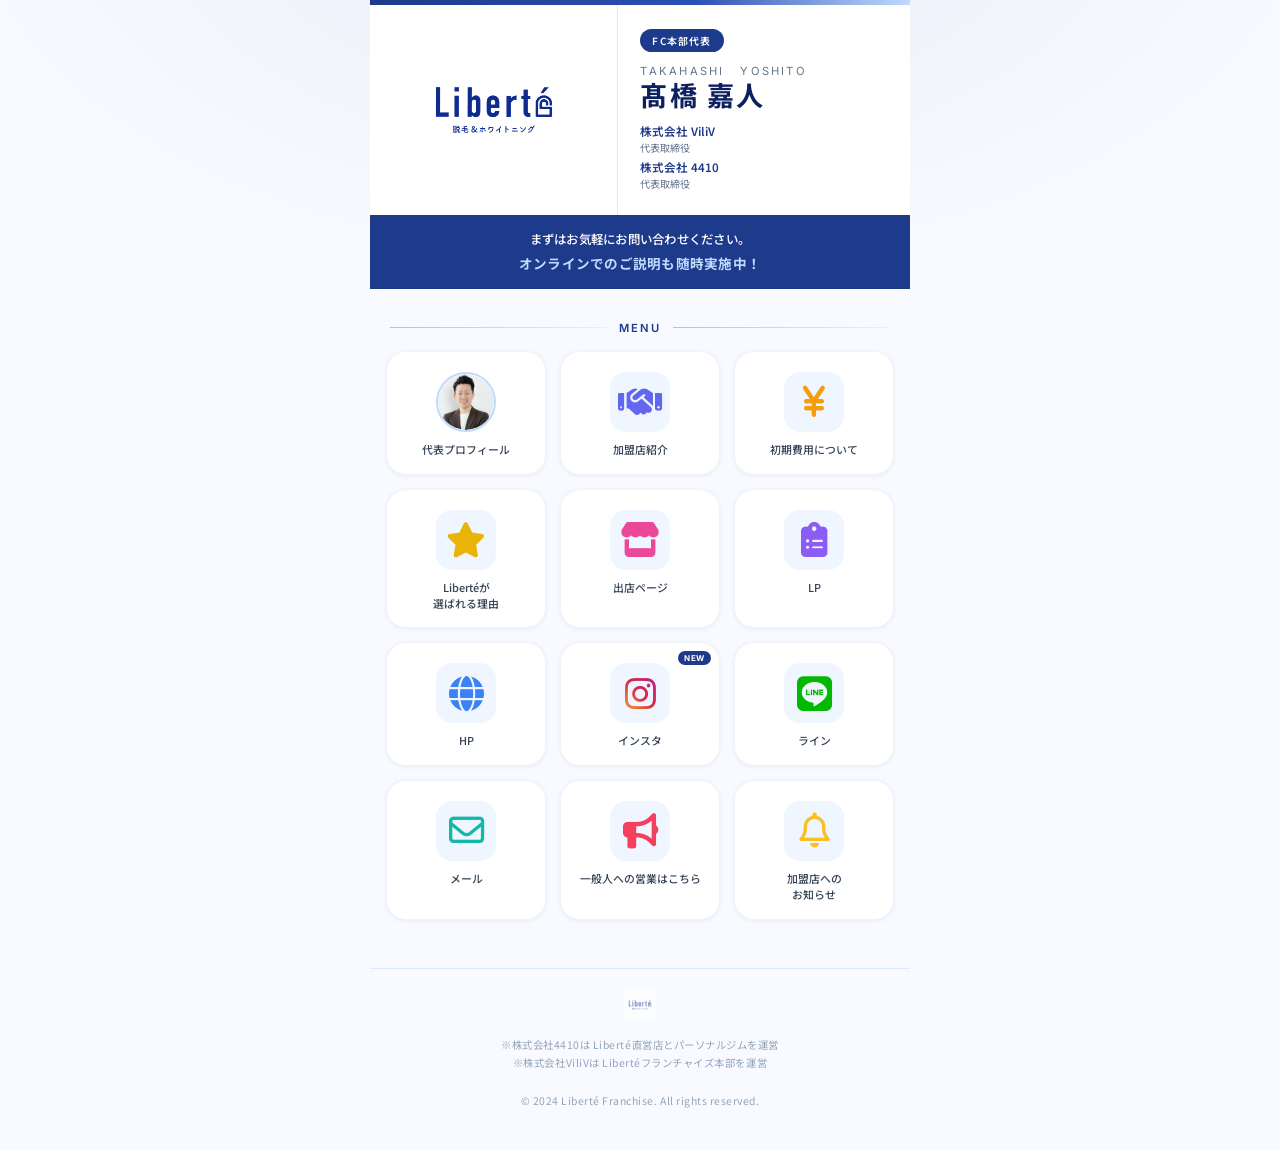
==== index.html @ 00002fd0 "Fix logo image filename case sensitivity" ====
<!DOCTYPE html>
<html lang="ja">
<head>
  <meta charset="UTF-8" />
  <meta name="viewport" content="width=device-width, initial-scale=1.0" />
  <meta name="description" content="Liberté フランチャイズ FC本部代表 髙橋嘉人 プロフィールサイト。セルフ脱毛・セルフホワイトニングのフランチャイズ本部。" />
  <title>Liberté FC | 髙橋嘉人 代表プロフィール</title>
  <!-- FontAwesome for icons -->
  <link rel="stylesheet" href="https://cdnjs.cloudflare.com/ajax/libs/font-awesome/6.4.0/css/all.min.css" />
  <link rel="stylesheet" href="style.css" />
</head>
<body>

  <!-- ===== HERO SECTION ===== -->
  <header class="hero" id="hero">

    <!-- Profile card: photo + info -->
    <div class="hero-profile" id="hero-profile">

      <!-- Logo (replacing photo position) -->
      <div class="hero-photo-wrap hero-logo-wrap" id="photo-wrap">
        <img src="images/logo.png" alt="Liberté ロゴ" />
      </div>

      <!-- Info panel -->
      <div class="hero-info" id="hero-info">
        <span class="hero-title-badge">FC本部代表</span>

        <div>
          <p class="hero-name-en">Takahashi &nbsp; Yoshito</p>
          <h1 class="hero-name-ja">髙橋 嘉人</h1>
        </div>

        <div class="hero-companies">
          <div class="hero-company-item">
            <span class="company-name">株式会社 ViliV</span>
            <span class="company-role">代表取締役</span>
          </div>
          <div class="hero-company-item">
            <span class="company-name">株式会社 4410</span>
            <span class="company-role">代表取締役</span>
          </div>
        </div>
      </div>

    </div><!-- /.hero-profile -->

    <!-- CTA Banner -->
    <div class="hero-cta-banner" id="cta-banner">
      まずはお気軽にお問い合わせください。
      <strong>オンラインでのご説明も随時実施中！</strong>
    </div>

  </header>

  <!-- Section separator -->
  <div class="section-title" id="menu-title" aria-hidden="true">
    <div class="section-title-line"></div>
    <span class="section-title-text">MENU</span>
    <div class="section-title-line"></div>
  </div>

  <!-- ===== MENU GRID ===== -->
  <main class="menu-section" id="menu-section">
    <nav class="menu-grid" aria-label="メインメニュー">

      <!-- 1: 代表プロフィール -->
      <a href="profile.html" class="menu-card" id="card-profile" aria-label="代表プロフィール">
        <div class="card-icon-wrap card-photo-wrap">
          <img src="images/president.jpg" alt="髙橋 嘉人" class="card-face-img" />
        </div>
        <span class="card-label">代表プロフィール</span>
      </a>

      <!-- 2: 加盟店紹介 -->
      <a href="#" class="menu-card" id="card-member-lp" aria-label="加盟店紹介">
        <div class="card-icon-wrap">
          <i class="fa-solid fa-handshake flat-icon icon-handshake"></i>
        </div>
        <span class="card-label">加盟店紹介</span>
      </a>

      <!-- 3: 初期費用について -->
      <a href="#" class="menu-card" id="card-first-store" aria-label="初期費用について">
        <div class="card-icon-wrap">
          <i class="fa-solid fa-yen-sign flat-icon icon-yen"></i>
        </div>
        <span class="card-label">初期費用について</span>
      </a>

      <!-- 4: リベルダが選ばれる理由 -->
      <a href="#" class="menu-card" id="card-reason" aria-label="Libertéが選ばれる理由">
        <div class="card-icon-wrap">
          <i class="fa-solid fa-star flat-icon icon-star"></i>
        </div>
        <span class="card-label">Libertéが<br>選ばれる理由</span>
      </a>

      <!-- 5: 出店ページ -->
      <a href="#" class="menu-card" id="card-open-store" aria-label="出店ページ">
        <div class="card-icon-wrap">
          <i class="fa-solid fa-store flat-icon icon-store"></i>
        </div>
        <span class="card-label">出店ページ</span>
      </a>

      <!-- 6: LP -->
      <a href="#" class="menu-card" id="card-lp" aria-label="LP">
        <div class="card-icon-wrap">
          <i class="fa-solid fa-clipboard-list flat-icon icon-lp"></i>
        </div>
        <span class="card-label">LP</span>
      </a>

      <!-- 7: HP -->
      <a href="#" class="menu-card" id="card-hp" aria-label="HP（ホームページ）">
        <div class="card-icon-wrap">
          <i class="fa-solid fa-globe flat-icon icon-hp"></i>
        </div>
        <span class="card-label">HP</span>
      </a>

      <!-- 8: インスタ -->
      <a href="#" class="menu-card" id="card-instagram" aria-label="Instagram">
        <span class="badge-new">NEW</span>
        <div class="card-icon-wrap">
          <i class="fa-brands fa-instagram flat-icon icon-instagram"></i>
        </div>
        <span class="card-label">インスタ</span>
      </a>

      <!-- 9: ライン -->
      <a href="#" class="menu-card" id="card-line" aria-label="LINE">
        <div class="card-icon-wrap">
          <i class="fa-brands fa-line flat-icon icon-line"></i>
        </div>
        <span class="card-label">ライン</span>
      </a>

      <!-- 10: メール -->
      <a href="#" class="menu-card" id="card-mail" aria-label="メール">
        <div class="card-icon-wrap">
          <i class="fa-regular fa-envelope flat-icon icon-mail"></i>
        </div>
        <span class="card-label">メール</span>
      </a>

      <!-- 11: 一般人への営業はこちら -->
      <a href="#" class="menu-card" id="card-sales-general" aria-label="一般人への営業はこちら">
        <div class="card-icon-wrap">
          <i class="fa-solid fa-bullhorn flat-icon icon-sales"></i>
        </div>
        <span class="card-label">一般人への営業はこちら</span>
      </a>

      <!-- 12: 加盟店へのお知らせ -->
      <a href="news.html" class="menu-card" id="card-contact-owner" aria-label="加盟店へのお知らせ">
        <div class="card-icon-wrap">
          <i class="fa-regular fa-bell flat-icon icon-bell"></i>
        </div>
        <span class="card-label">加盟店への<br>お知らせ</span>
      </a>

    </nav>
  </main>

  <!-- ===== FOOTER ===== -->
  <footer id="footer">
    <img src="images/logo.png" alt="Liberté" class="footer-logo" />
    <p class="footer-text">
      ※株式会社4410は Liberté直営店とパーソナルジムを運営<br>
      ※株式会社ViliVは Libertéフランチャイズ本部を運営<br><br>
      © 2024 Liberté Franchise. All rights reserved.
    </p>
  </footer>

  <script src="script.js"></script>
</body>
</html>
---- style.css ----
/* ==========================================
   Liberté Profile Site - style.css
   Brand: Navy Blue × White × Sky Blue
   ========================================== */

@import url('https://fonts.googleapis.com/css2?family=Noto+Sans+JP:wght@300;400;500;700&family=Cormorant+Garamond:ital,wght@0,400;0,600;1,400&family=Inter:wght@300;400;500;600&display=swap');

/* --- Reset --- */
*, *::before, *::after { box-sizing: border-box; margin: 0; padding: 0; }

:root {
  --navy:        #1e3a8a;
  --navy-dark:   #0f2060;
  --navy-mid:    #2c4fb5;
  --sky:         #dbeafe;
  --sky-light:   #eff6ff;
  --sky-mid:     #bfdbfe;
  --white:       #ffffff;
  --off-white:   #f8faff;
  --text-dark:   #0f172a;
  --text-mid:    #334155;
  --text-soft:   #64748b;
  --text-light:  #94a3b8;
  --accent:      #3b82f6;
  --gold:        #c9956c;

  --shadow-xs:   0 1px 4px rgba(30,58,138,0.08);
  --shadow-sm:   0 2px 12px rgba(30,58,138,0.10);
  --shadow-md:   0 6px 28px rgba(30,58,138,0.14);
  --shadow-lg:   0 16px 48px rgba(30,58,138,0.18);
  --radius:      20px;
  --radius-sm:   12px;
  --radius-xs:   8px;
}

html {
  font-family: 'Noto Sans JP', 'Inter', sans-serif;
  background: var(--off-white);
  color: var(--text-dark);
  scroll-behavior: smooth;
}

body {
  min-height: 100vh;
  display: flex;
  flex-direction: column;
  align-items: center;
  background: var(--off-white);
  background-image:
    radial-gradient(ellipse 80% 50% at 50% -10%, rgba(30,58,138,0.07) 0%, transparent 70%);
}

/* ==========================================
   HERO SECTION
   ========================================== */

.hero {
  width: 100%;
  max-width: 540px;
  background: var(--white);
  overflow: hidden;
  position: relative;
}

/* Top bar navy accent */
.hero::before {
  content: '';
  display: block;
  width: 100%;
  height: 5px;
  background: linear-gradient(90deg, var(--navy) 0%, var(--navy-mid) 60%, var(--sky-mid) 100%);
}

/* Logo strip */
.hero-logo-strip {
  display: flex;
  align-items: center;
  justify-content: center;
  padding: 24px 24px 20px;
  border-bottom: 1px solid var(--sky);
  background: var(--off-white);
}

.hero-logo-strip .logo-card {
  display: flex;
  align-items: center;
  justify-content: center;
  background: var(--white);
  border-radius: 16px;
  box-shadow: 0 4px 18px rgba(30,58,138,0.13);
  padding: 14px 28px;
  border: 1px solid rgba(30,58,138,0.06);
}

.hero-logo-strip img {
  height: 68px;
  width: auto;
  object-fit: contain;
}

/* Profile card inside hero */
.hero-profile {
  display: flex;
  flex-direction: row;
  align-items: stretch;
  min-height: 190px;
  position: relative;
}

/* President photo */
.hero-photo-wrap {
  flex: 0 0 46%;
  position: relative;
  overflow: hidden;
  background: var(--sky-light);
}

.hero-photo-wrap img {
  width: 100%;
  height: 100%;
  object-fit: cover;
  object-position: top center;
  display: block;
}

/* Logo in hero left panel */
.hero-logo-wrap {
  display: flex;
  align-items: center;
  justify-content: center;
  background: var(--white) !important;
  border-right: 1px solid var(--sky);
}

.hero-logo-wrap img {
  width: 80%;
  height: auto !important;
  object-fit: contain !important;
  object-position: center !important;
  padding: 16px;
}

/* Placeholder when no photo */
.photo-placeholder {
  width: 100%;
  height: 100%;
  min-height: 260px;
  display: flex;
  flex-direction: column;
  align-items: center;
  justify-content: center;
  gap: 8px;
  background: linear-gradient(135deg, var(--sky-light), var(--sky));
  color: var(--text-soft);
  font-size: 0.75rem;
  text-align: center;
  padding: 16px;
}

.photo-placeholder-icon {
  font-size: 3rem;
  opacity: 0.5;
}

/* Profile info panel */
.hero-info {
  flex: 1;
  padding: 24px 20px 24px 22px;
  display: flex;
  flex-direction: column;
  justify-content: center;
  gap: 12px;
  background: var(--white);
}

.hero-title-badge {
  display: inline-block;
  font-size: 0.62rem;
  font-weight: 600;
  letter-spacing: 0.12em;
  color: var(--white);
  background: var(--navy);
  padding: 4px 12px;
  border-radius: 40px;
  align-self: flex-start;
}

.hero-name-en {
  font-family: 'Inter', sans-serif;
  font-size: 0.7rem;
  font-weight: 400;
  letter-spacing: 0.2em;
  color: var(--text-soft);
  text-transform: uppercase;
}

.hero-name-ja {
  font-family: 'Noto Sans JP', sans-serif;
  font-size: 1.7rem;
  font-weight: 700;
  letter-spacing: 0.08em;
  color: var(--navy-dark);
  line-height: 1.2;
}

.hero-companies {
  display: flex;
  flex-direction: column;
  gap: 4px;
}

.hero-company-item {
  display: flex;
  flex-direction: column;
  gap: 1px;
}

.company-name {
  font-size: 0.72rem;
  font-weight: 600;
  color: var(--navy);
}

.company-role {
  font-size: 0.63rem;
  color: var(--text-soft);
  font-weight: 400;
}

/* CTA banner */
.hero-cta-banner {
  background: var(--navy);
  color: var(--white);
  text-align: center;
  padding: 14px 20px;
  font-size: 0.78rem;
  font-weight: 500;
  line-height: 1.7;
  letter-spacing: 0.02em;
}

.hero-cta-banner strong {
  display: block;
  font-size: 0.85rem;
  font-weight: 700;
  color: var(--sky-mid);
  margin-top: 2px;
}

/* ==========================================
   SECTION TITLE
   ========================================== */

.section-title {
  width: 100%;
  max-width: 540px;
  padding: 32px 20px 16px;
  display: flex;
  align-items: center;
  gap: 12px;
}

.section-title-line {
  flex: 1;
  height: 1px;
  background: linear-gradient(90deg, var(--navy) 0%, var(--sky-mid) 100%);
  opacity: 0.3;
}

.section-title-text {
  font-family: 'Inter', sans-serif;
  font-size: 0.7rem;
  font-weight: 600;
  letter-spacing: 0.2em;
  color: var(--navy);
  text-transform: uppercase;
}

/* ==========================================
   MENU GRID
   ========================================== */

.menu-section {
  width: 100%;
  max-width: 540px;
  padding: 0 16px 48px;
}

.menu-grid {
  display: grid;
  grid-template-columns: repeat(3, 1fr);
  gap: 14px;
}

/* ==========================================
   MENU CARD
   ========================================== */

.menu-card {
  position: relative;
  display: flex;
  flex-direction: column;
  align-items: center;
  justify-content: flex-start;
  gap: 10px;
  padding: 20px 10px 16px;
  background: var(--white);
  border-radius: var(--radius);
  box-shadow: var(--shadow-xs);
  border: 1.5px solid rgba(30,58,138,0.06);
  cursor: pointer;
  text-decoration: none;
  color: var(--text-dark);
  overflow: hidden;
  transition:
    transform 0.24s cubic-bezier(.34,1.56,.64,1),
    box-shadow 0.24s ease,
    border-color 0.24s ease;
}

/* Bottom accent line */
.menu-card::after {
  content: '';
  position: absolute;
  bottom: 0;
  left: 0;
  right: 0;
  height: 3px;
  background: linear-gradient(90deg, var(--navy), var(--navy-mid));
  transform: scaleX(0);
  transform-origin: left;
  transition: transform 0.28s ease;
}

.menu-card:hover {
  transform: translateY(-6px) scale(1.02);
  box-shadow: var(--shadow-lg);
  border-color: rgba(30,58,138,0.18);
}

.menu-card:hover::after {
  transform: scaleX(1);
}

.menu-card:active {
  transform: translateY(-2px) scale(1.01);
}

/* Icon wrapper */
.card-icon-wrap {
  position: relative;
  z-index: 1;
  width: 60px;
  height: 60px;
  border-radius: 16px;
  display: flex;
  align-items: center;
  justify-content: center;
  background: var(--sky-light);
  flex-shrink: 0;
  transition: background 0.24s ease;
  overflow: hidden;
}

.menu-card:hover .card-icon-wrap {
  background: var(--sky);
}

/* Face photo inside card */
.card-photo-wrap {
  background: transparent !important;
  border-radius: 50% !important;
  border: 2px solid var(--sky-mid);
}

.card-face-img {
  width: 100%;
  height: 100%;
  object-fit: cover;
  object-position: top center;
  border-radius: 50%;
  display: block;
}

.flat-icon {
  font-size: 2.2rem;
  line-height: 1;
  color: var(--navy-mid);
}

/* Brand & Specific Colors */
.icon-handshake { color: #6366f1; }
.icon-yen { color: #f59e0b; }
.icon-star { color: #eab308; }
.icon-store { color: #ec4899; }
.icon-lp { color: #8b5cf6; }
.icon-hp { color: #3b82f6; }

/* Instagram Gradient */
.icon-instagram {
  background: -webkit-linear-gradient(45deg, #f09433 0%, #e6683c 25%, #dc2743 50%, #cc2366 75%, #bc1888 100%);
  -webkit-background-clip: text;
  -webkit-text-fill-color: transparent;
}

/* LINE Color */
.icon-line { color: #00B900; }

.icon-mail { color: #14b8a6; }
.icon-sales { color: #f43f5e; }
.icon-bell { color: #fbbf24; }

/* Label */
.card-label {
  position: relative;
  z-index: 1;
  font-size: 0.68rem;
  font-weight: 500;
  line-height: 1.45;
  text-align: center;
  color: var(--text-mid);
  word-break: keep-all;
  overflow-wrap: break-word;
}

/* Badge NEW */
.badge-new {
  position: absolute;
  top: 8px;
  right: 8px;
  background: var(--navy);
  color: var(--white);
  font-size: 0.5rem;
  font-weight: 700;
  font-family: 'Inter', sans-serif;
  letter-spacing: 0.08em;
  padding: 2px 6px;
  border-radius: 20px;
  z-index: 3;
}

/* ==========================================
   FOOTER
   ========================================== */

footer {
  width: 100%;
  max-width: 540px;
  margin-top: auto;
  padding: 20px 20px 40px;
  text-align: center;
  border-top: 1px solid var(--sky);
}

.footer-logo {
  height: 32px;
  width: auto;
  margin-bottom: 10px;
  opacity: 0.6;
}

.footer-text {
  font-size: 0.65rem;
  color: var(--text-light);
  letter-spacing: 0.05em;
  line-height: 1.8;
}

/* ==========================================
   ANIMATIONS
   ========================================== */

@keyframes fadeSlideUp {
  from { opacity: 0; transform: translateY(16px); }
  to   { opacity: 1; transform: translateY(0); }
}

.hero {
  animation: fadeSlideUp 0.5s ease both;
}

.menu-card {
  animation: fadeSlideUp 0.45s ease both;
}

.menu-card:nth-child(1)  { animation-delay: 0.06s; }
.menu-card:nth-child(2)  { animation-delay: 0.12s; }
.menu-card:nth-child(3)  { animation-delay: 0.18s; }
.menu-card:nth-child(4)  { animation-delay: 0.24s; }
.menu-card:nth-child(5)  { animation-delay: 0.30s; }
.menu-card:nth-child(6)  { animation-delay: 0.36s; }
.menu-card:nth-child(7)  { animation-delay: 0.42s; }
.menu-card:nth-child(8)  { animation-delay: 0.48s; }
.menu-card:nth-child(9)  { animation-delay: 0.54s; }
.menu-card:nth-child(10) { animation-delay: 0.60s; }
.menu-card:nth-child(11) { animation-delay: 0.66s; }
.menu-card:nth-child(12) { animation-delay: 0.72s; }

/* ==========================================
   RESPONSIVE
   ========================================== */

@media (max-width: 400px) {
  .hero-name-ja    { font-size: 1.45rem; }
  .menu-grid       { gap: 10px; }
  .card-icon-wrap  { width: 52px; height: 52px; }
  .card-icon       { font-size: 1.55rem; }
  .card-label      { font-size: 0.63rem; }
  .menu-card       { padding: 16px 8px 14px; }
}
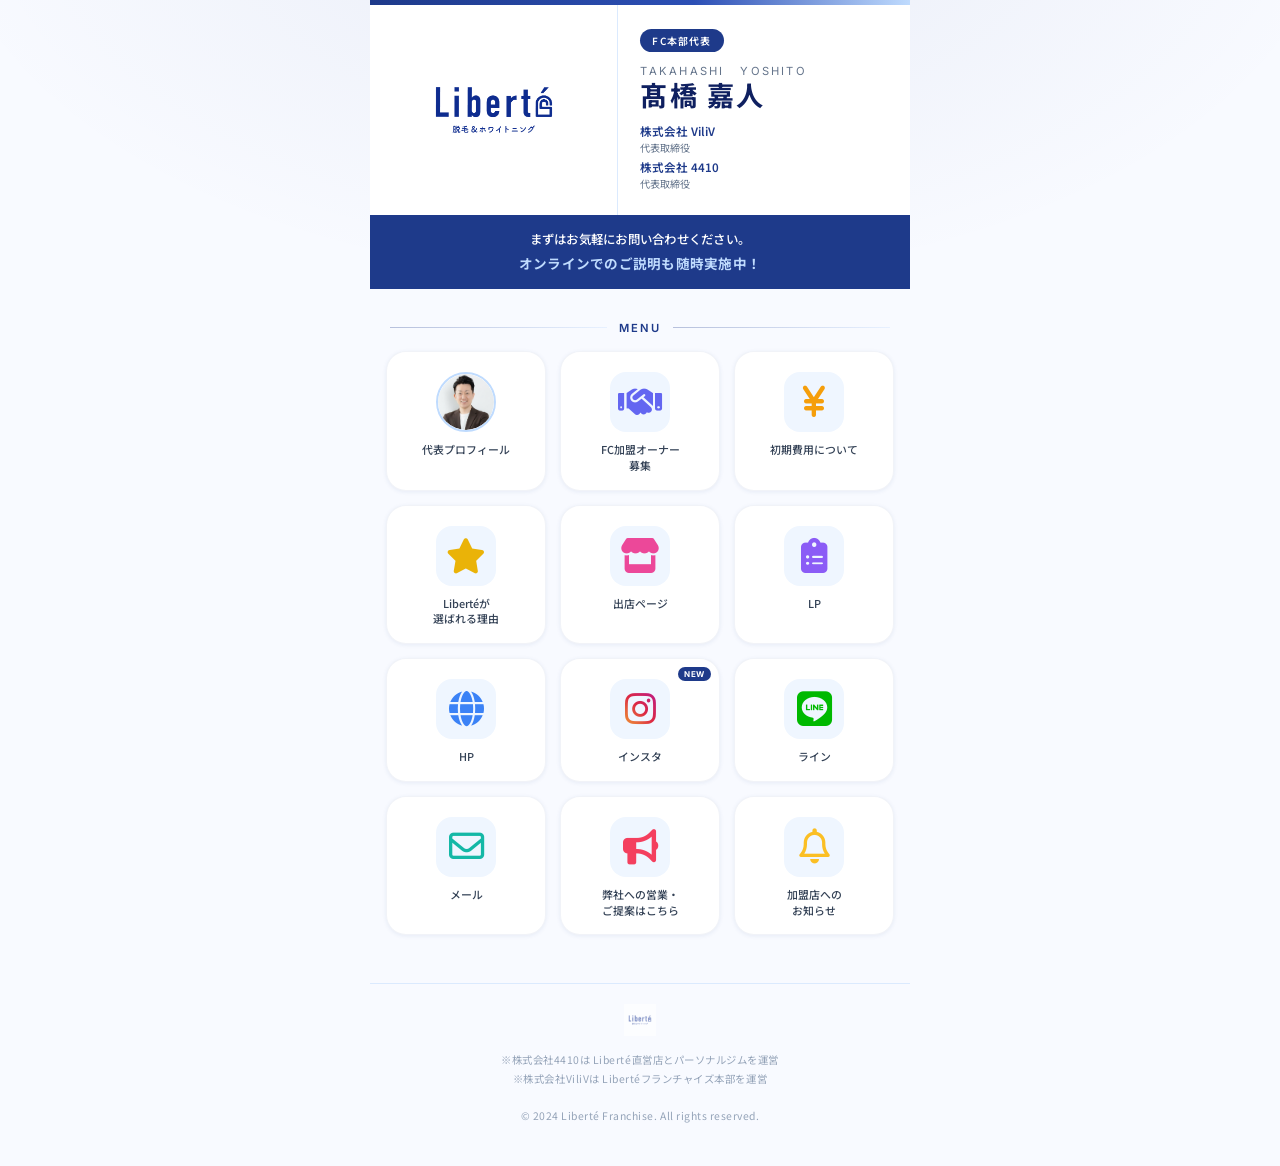
==== commit e5a0c72c: "Update menu card labels and links in index.html" ====
--- a/index.html
+++ b/index.html
@@ -72,12 +72,12 @@
         <span class="card-label">代表プロフィール</span>
       </a>
 
-      <!-- 2: 加盟店紹介 -->
-      <a href="#" class="menu-card" id="card-member-lp" aria-label="加盟店紹介">
+      <!-- 2: FC加盟オーナー募集 -->
+      <a href="#" class="menu-card" id="card-member-lp" aria-label="FC加盟オーナー募集">
         <div class="card-icon-wrap">
           <i class="fa-solid fa-handshake flat-icon icon-handshake"></i>
         </div>
-        <span class="card-label">加盟店紹介</span>
+        <span class="card-label">FC加盟オーナー<br>募集</span>
       </a>
 
       <!-- 3: 初期費用について -->
@@ -145,12 +145,12 @@
         <span class="card-label">メール</span>
       </a>
 
-      <!-- 11: 一般人への営業はこちら -->
-      <a href="#" class="menu-card" id="card-sales-general" aria-label="一般人への営業はこちら">
+      <!-- 11: 弊社への営業・ご提案はこちら -->
+      <a href="#" class="menu-card" id="card-sales-general" aria-label="弊社への営業・ご提案はこちら">
         <div class="card-icon-wrap">
           <i class="fa-solid fa-bullhorn flat-icon icon-sales"></i>
         </div>
-        <span class="card-label">一般人への営業はこちら</span>
+        <span class="card-label">弊社への営業・<br>ご提案はこちら</span>
       </a>
 
       <!-- 12: 加盟店へのお知らせ -->
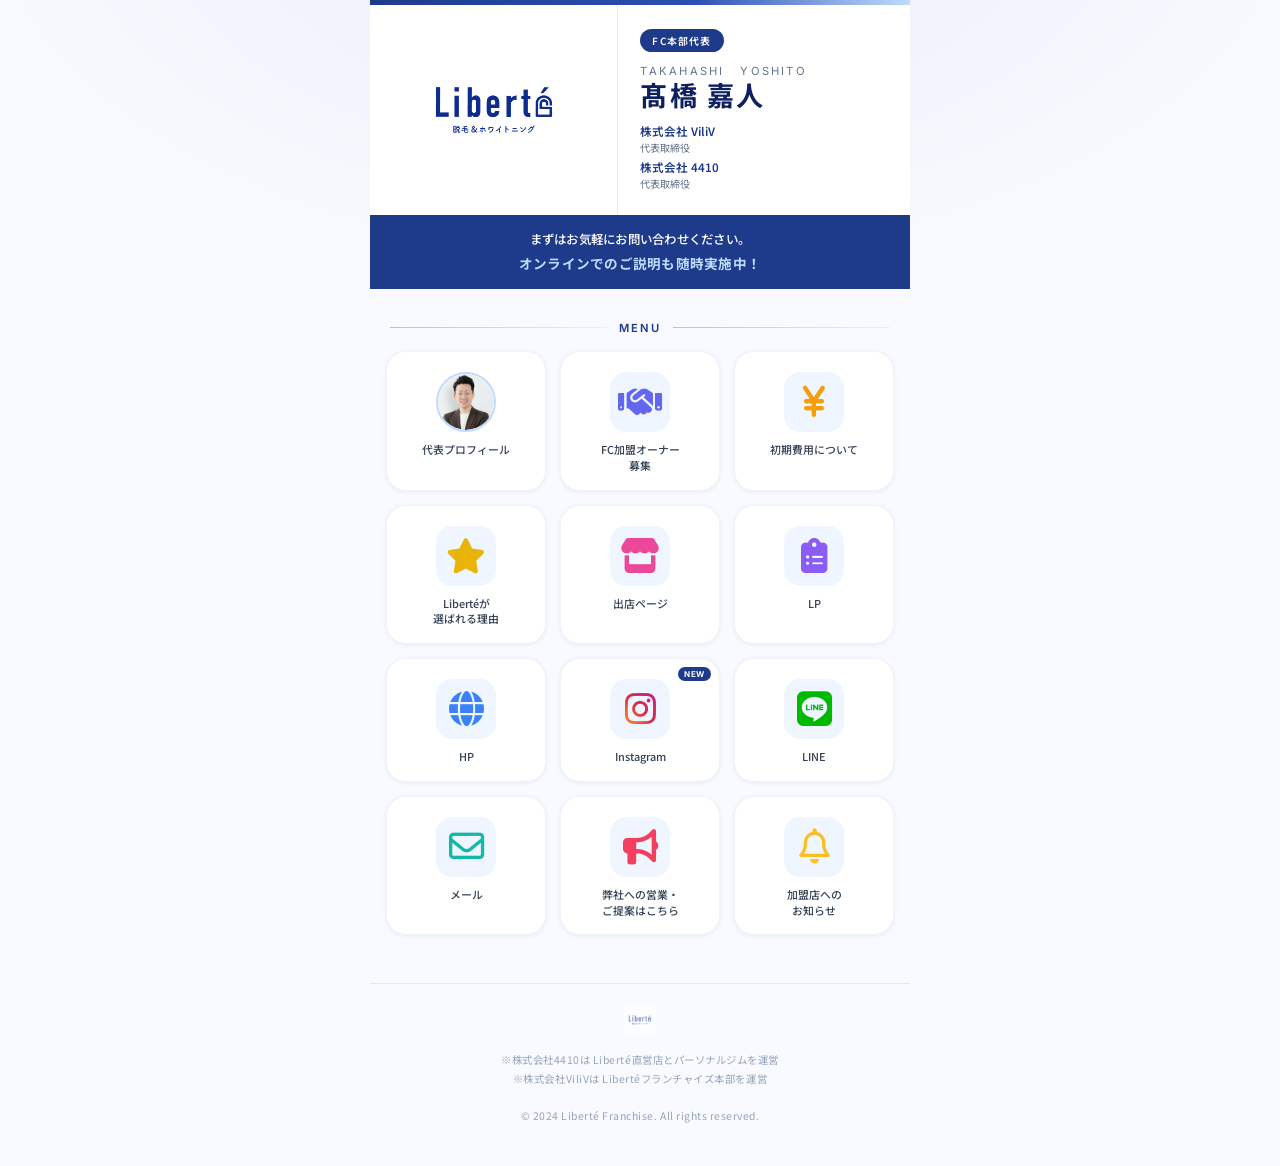
==== commit 20808978: "Fix image source and update external links Updated links and image source in index.html for accuracy" ====
--- a/index.html
+++ b/index.html
@@ -19,7 +19,7 @@
 
       <!-- Logo (replacing photo position) -->
       <div class="hero-photo-wrap hero-logo-wrap" id="photo-wrap">
-        <img src="images/logo.png" alt="Liberté ロゴ" />
+        <img src="images/logo.PNG" alt="Liberté ロゴ" />
       </div>
 
       <!-- Info panel -->
@@ -73,7 +73,7 @@
       </a>
 
       <!-- 2: FC加盟オーナー募集 -->
-      <a href="#" class="menu-card" id="card-member-lp" aria-label="FC加盟オーナー募集">
+      <a href="https://liberte.hirameki7.site/" target="_blank" rel="noopener noreferrer" class="menu-card" id="card-member-lp" aria-label="FC加盟オーナー募集">
         <div class="card-icon-wrap">
           <i class="fa-solid fa-handshake flat-icon icon-handshake"></i>
         </div>
@@ -113,32 +113,32 @@
       </a>
 
       <!-- 7: HP -->
-      <a href="#" class="menu-card" id="card-hp" aria-label="HP（ホームページ）">
+      <a href="https://liberte-salon.net/" target="_blank" rel="noopener noreferrer" class="menu-card" id="card-hp" aria-label="HP（ホームページ）">
         <div class="card-icon-wrap">
           <i class="fa-solid fa-globe flat-icon icon-hp"></i>
         </div>
         <span class="card-label">HP</span>
       </a>
 
-      <!-- 8: インスタ -->
-      <a href="#" class="menu-card" id="card-instagram" aria-label="Instagram">
+      <!-- 8: Instagram -->
+      <a href="https://www.instagram.com/sln_liberte/" target="_blank" rel="noopener noreferrer" class="menu-card" id="card-instagram" aria-label="Instagram">
         <span class="badge-new">NEW</span>
         <div class="card-icon-wrap">
           <i class="fa-brands fa-instagram flat-icon icon-instagram"></i>
         </div>
-        <span class="card-label">インスタ</span>
+        <span class="card-label">Instagram</span>
       </a>
 
-      <!-- 9: ライン -->
-      <a href="#" class="menu-card" id="card-line" aria-label="LINE">
+      <!-- 9: LINE -->
+      <a href="https://line.me/R/ti/p/@sln_lbrt" target="_blank" rel="noopener noreferrer" class="menu-card" id="card-line" aria-label="LINE">
         <div class="card-icon-wrap">
           <i class="fa-brands fa-line flat-icon icon-line"></i>
         </div>
-        <span class="card-label">ライン</span>
+        <span class="card-label">LINE</span>
       </a>
 
       <!-- 10: メール -->
-      <a href="#" class="menu-card" id="card-mail" aria-label="メール">
+      <a href="mailto:info@4410-corp.jp" class="menu-card" id="card-mail" aria-label="メール">
         <div class="card-icon-wrap">
           <i class="fa-regular fa-envelope flat-icon icon-mail"></i>
         </div>
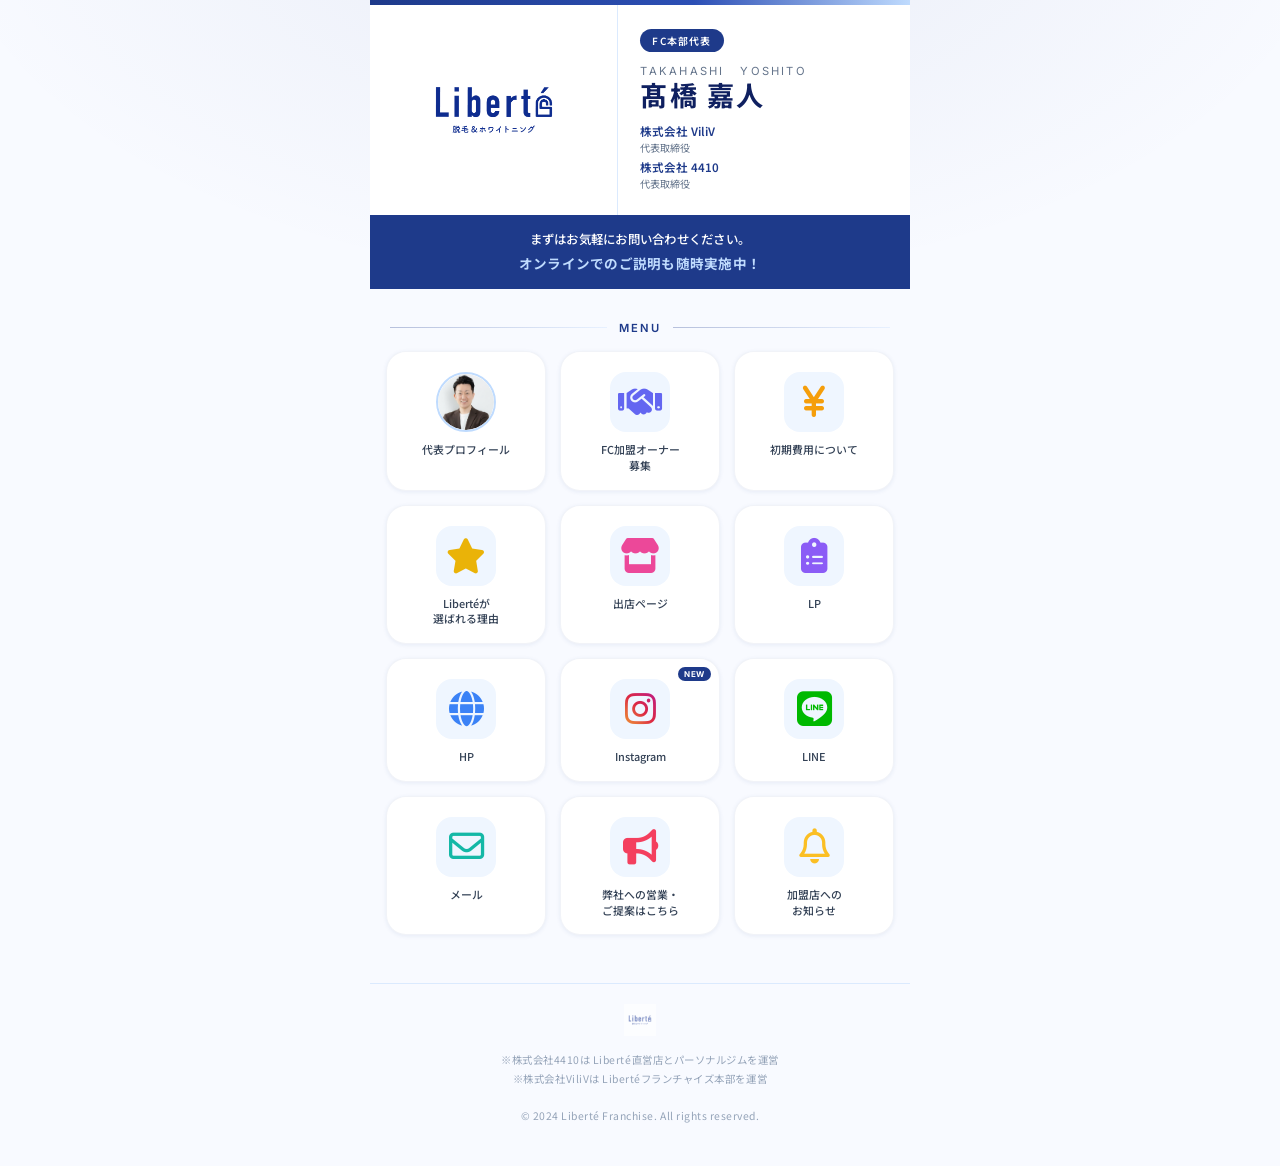
==== commit bf53b787: "Change logo image extension to lowercase Updated logo image file extension from PNG to png." ====
--- a/index.html
+++ b/index.html
@@ -19,7 +19,7 @@
 
       <!-- Logo (replacing photo position) -->
       <div class="hero-photo-wrap hero-logo-wrap" id="photo-wrap">
-        <img src="images/logo.PNG" alt="Liberté ロゴ" />
+        <img src="images/logo.png" alt="Liberté ロゴ" />
       </div>
 
       <!-- Info panel -->
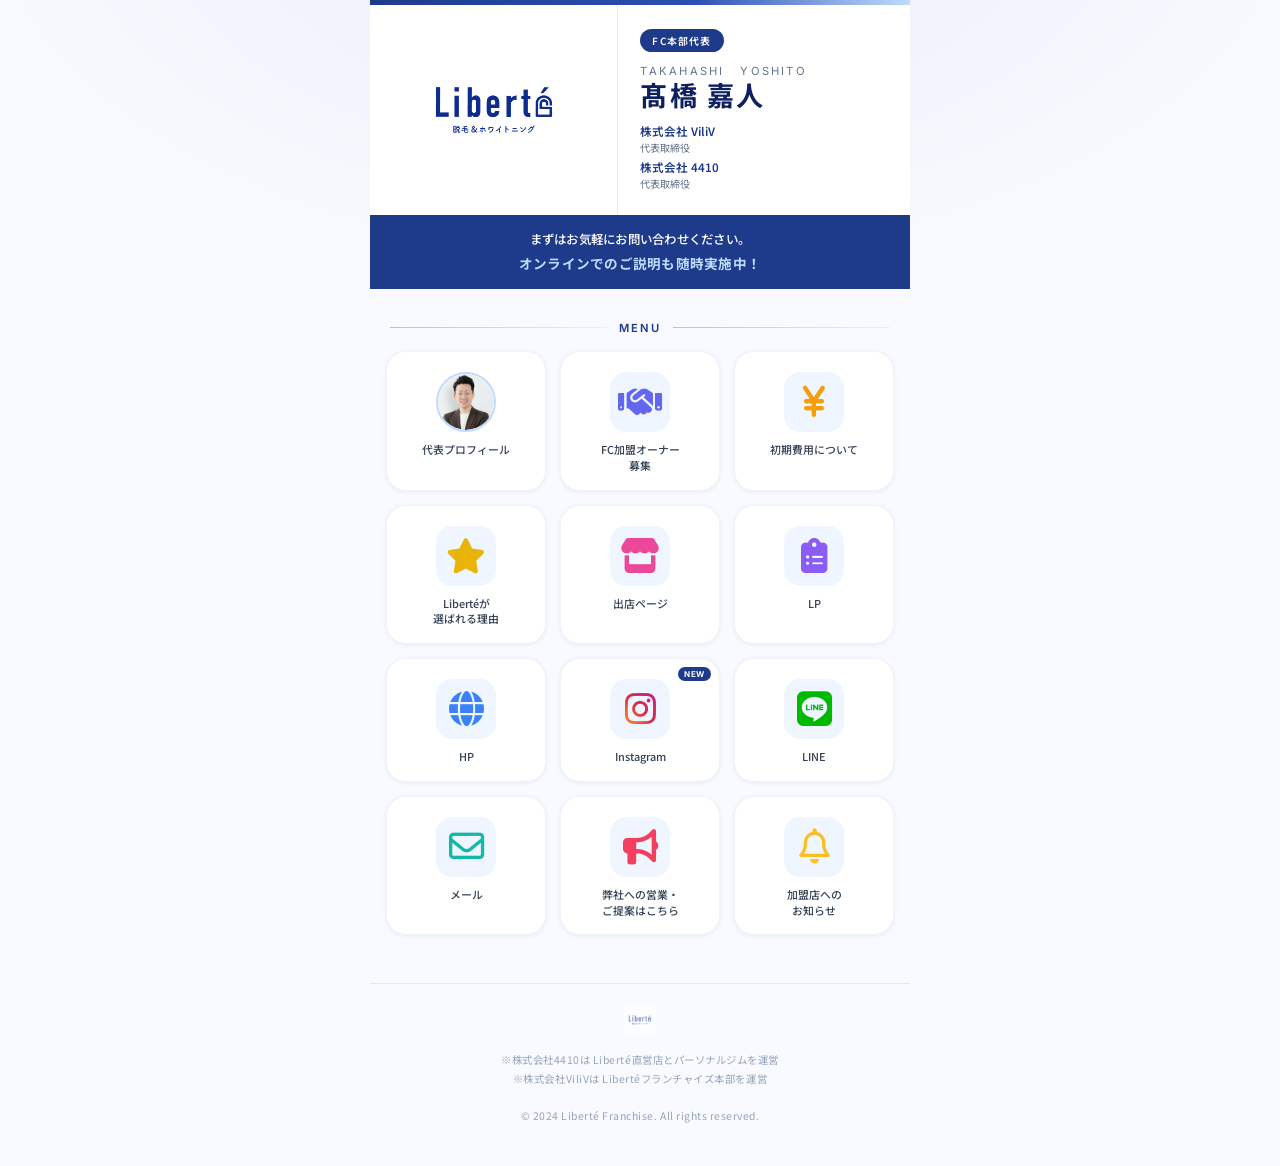
==== commit 272ccd94: "Update logo image file extension and LINE link" ====
--- a/index.html
+++ b/index.html
@@ -19,7 +19,7 @@
 
       <!-- Logo (replacing photo position) -->
       <div class="hero-photo-wrap hero-logo-wrap" id="photo-wrap">
-        <img src="images/logo.png" alt="Liberté ロゴ" />
+        <img src="images/logo.PNG" alt="Liberté ロゴ" />
       </div>
 
       <!-- Info panel -->
@@ -130,7 +130,7 @@
       </a>
 
       <!-- 9: LINE -->
-      <a href="https://line.me/R/ti/p/@sln_lbrt" target="_blank" rel="noopener noreferrer" class="menu-card" id="card-line" aria-label="LINE">
+      <a href="https://line.me/ti/p/~sln_lbrt" target="_blank" rel="noopener noreferrer" class="menu-card" id="card-line" aria-label="LINE">
         <div class="card-icon-wrap">
           <i class="fa-brands fa-line flat-icon icon-line"></i>
         </div>
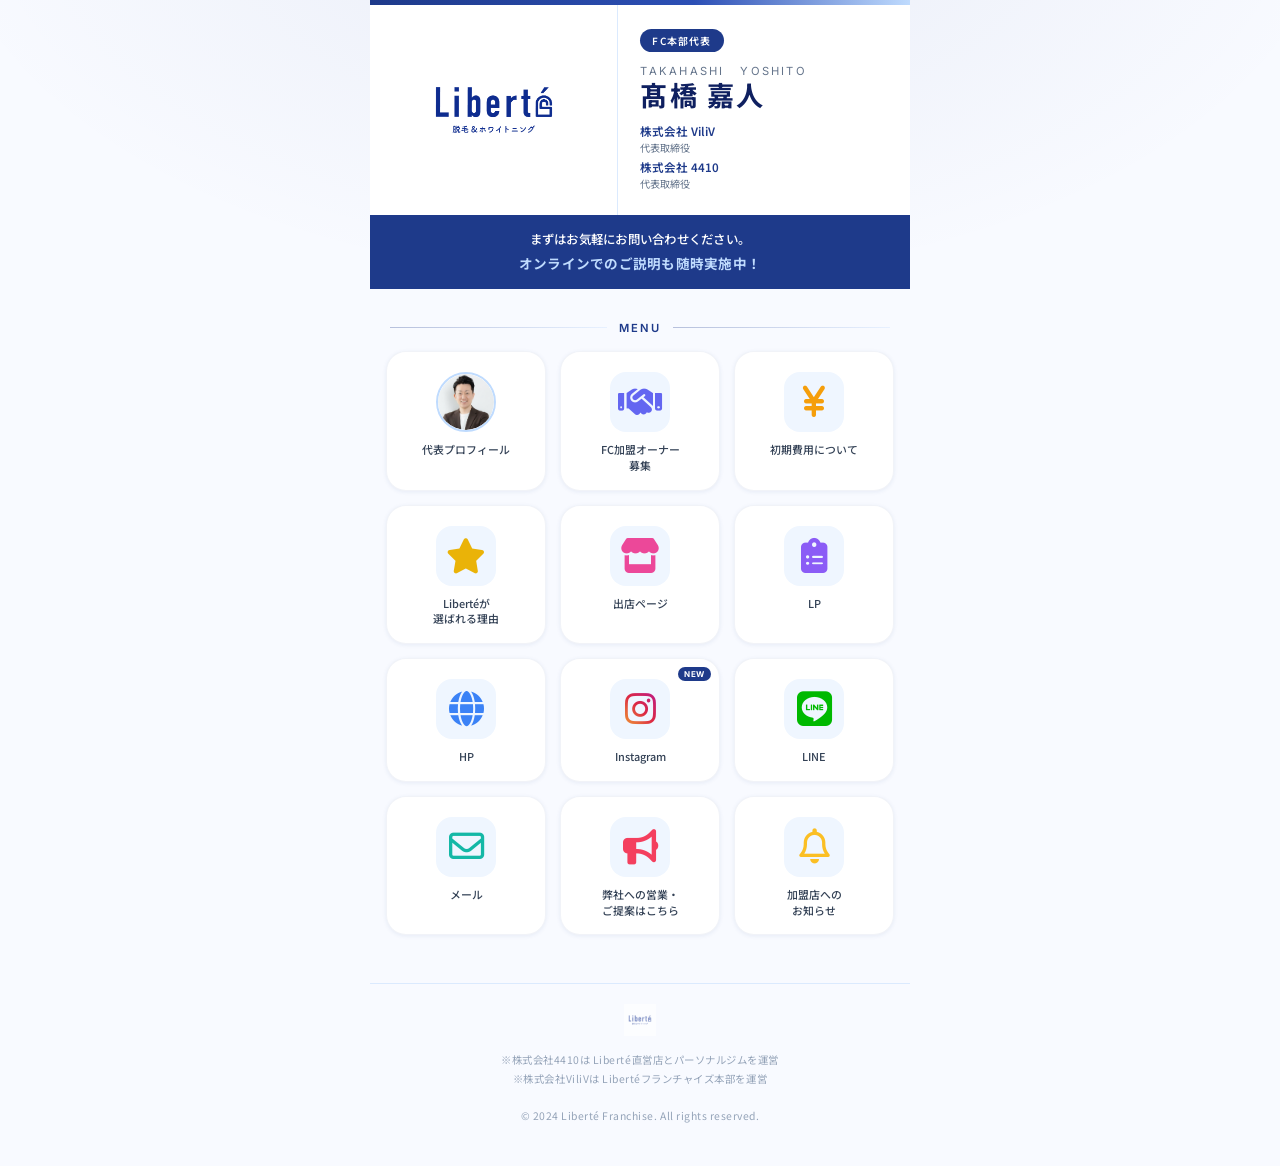
==== commit de8563fb: "Fix logo image filename case sensitivity" ====
--- a/index.html
+++ b/index.html
@@ -19,7 +19,7 @@
 
       <!-- Logo (replacing photo position) -->
       <div class="hero-photo-wrap hero-logo-wrap" id="photo-wrap">
-        <img src="images/logo.PNG" alt="Liberté ロゴ" />
+        <img src="images/logo.png" alt="Liberté ロゴ" />
       </div>
 
       <!-- Info panel -->
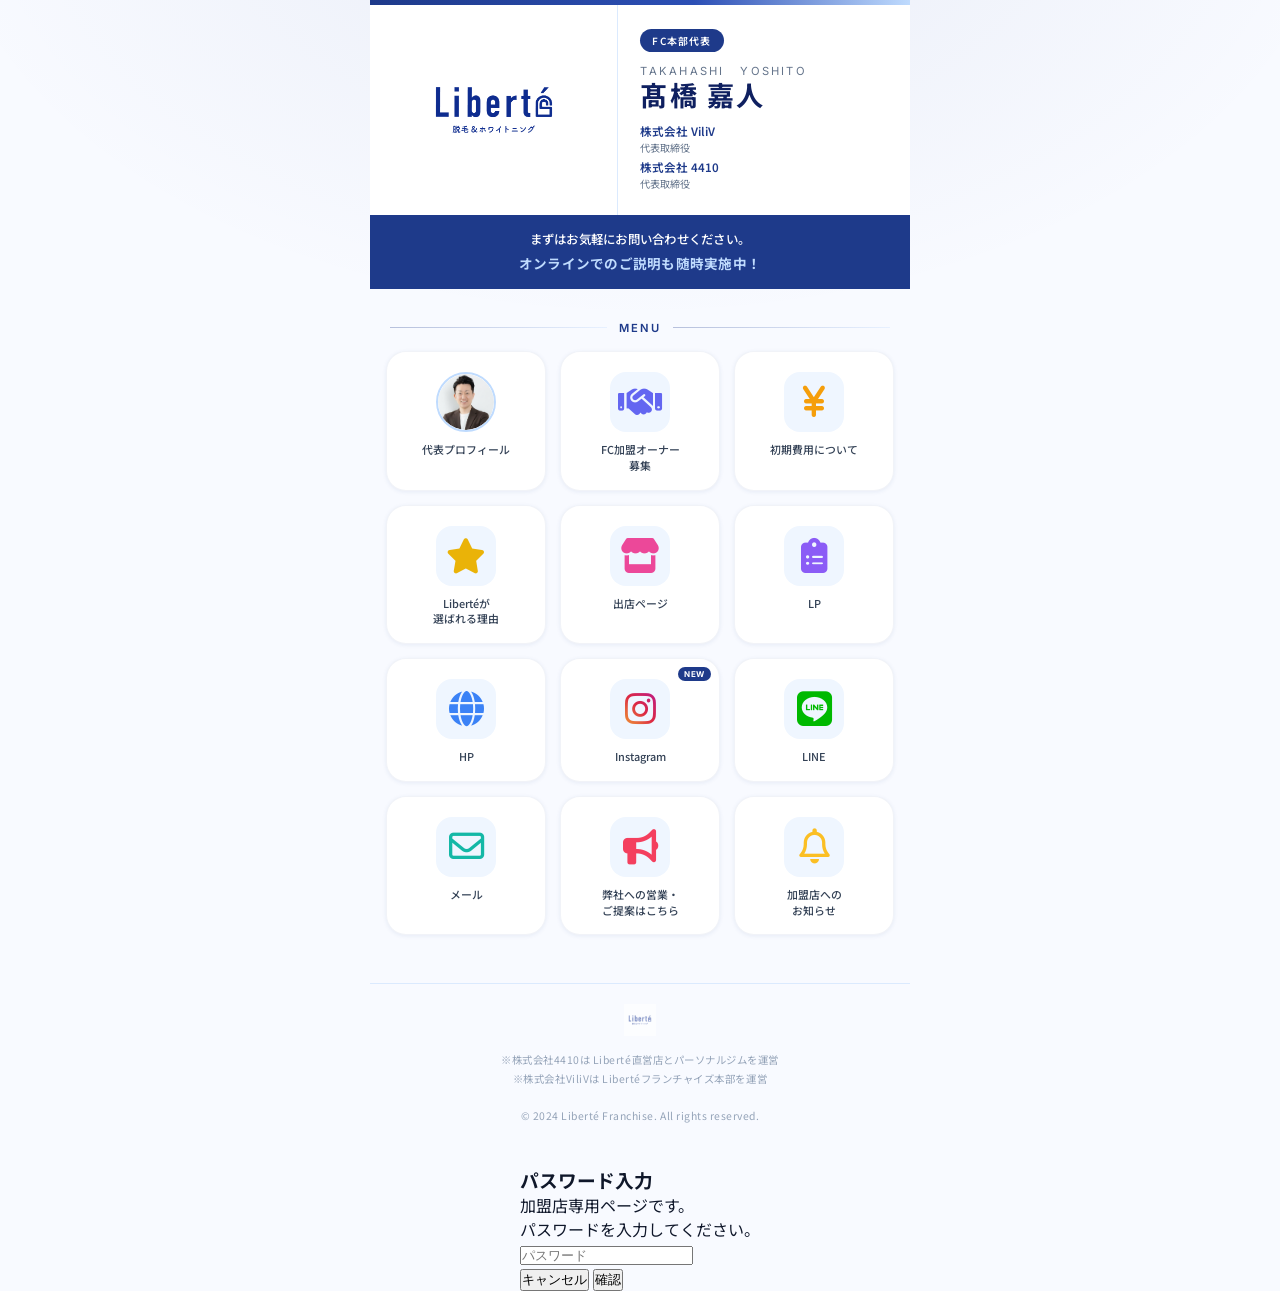
==== commit bdc4926a: "Implement password modal for secure access Added a password modal for store-specific access." ====
--- a/index.html
+++ b/index.html
@@ -19,7 +19,7 @@
 
       <!-- Logo (replacing photo position) -->
       <div class="hero-photo-wrap hero-logo-wrap" id="photo-wrap">
-        <img src="images/logo.png" alt="Liberté ロゴ" />
+        <img src="images/logo.PNG" alt="Liberté ロゴ" />
       </div>
 
       <!-- Info panel -->
@@ -174,6 +174,20 @@
     </p>
   </footer>
 
+  <!-- ===== PASSWORD MODAL ===== -->
+  <div class="modal-overlay" id="password-modal">
+    <div class="modal-content">
+      <h3 class="modal-title">パスワード入力</h3>
+      <p class="modal-text">加盟店専用ページです。<br>パスワードを入力してください。</p>
+      <input type="password" id="modal-password-input" class="modal-input" placeholder="パスワード" />
+      <p id="modal-error-msg" class="modal-error"></p>
+      <div class="modal-actions">
+        <button id="modal-cancel-btn" class="modal-btn btn-cancel">キャンセル</button>
+        <button id="modal-submit-btn" class="modal-btn btn-submit">確認</button>
+      </div>
+    </div>
+  </div>
+
   <script src="script.js"></script>
 </body>
 </html>
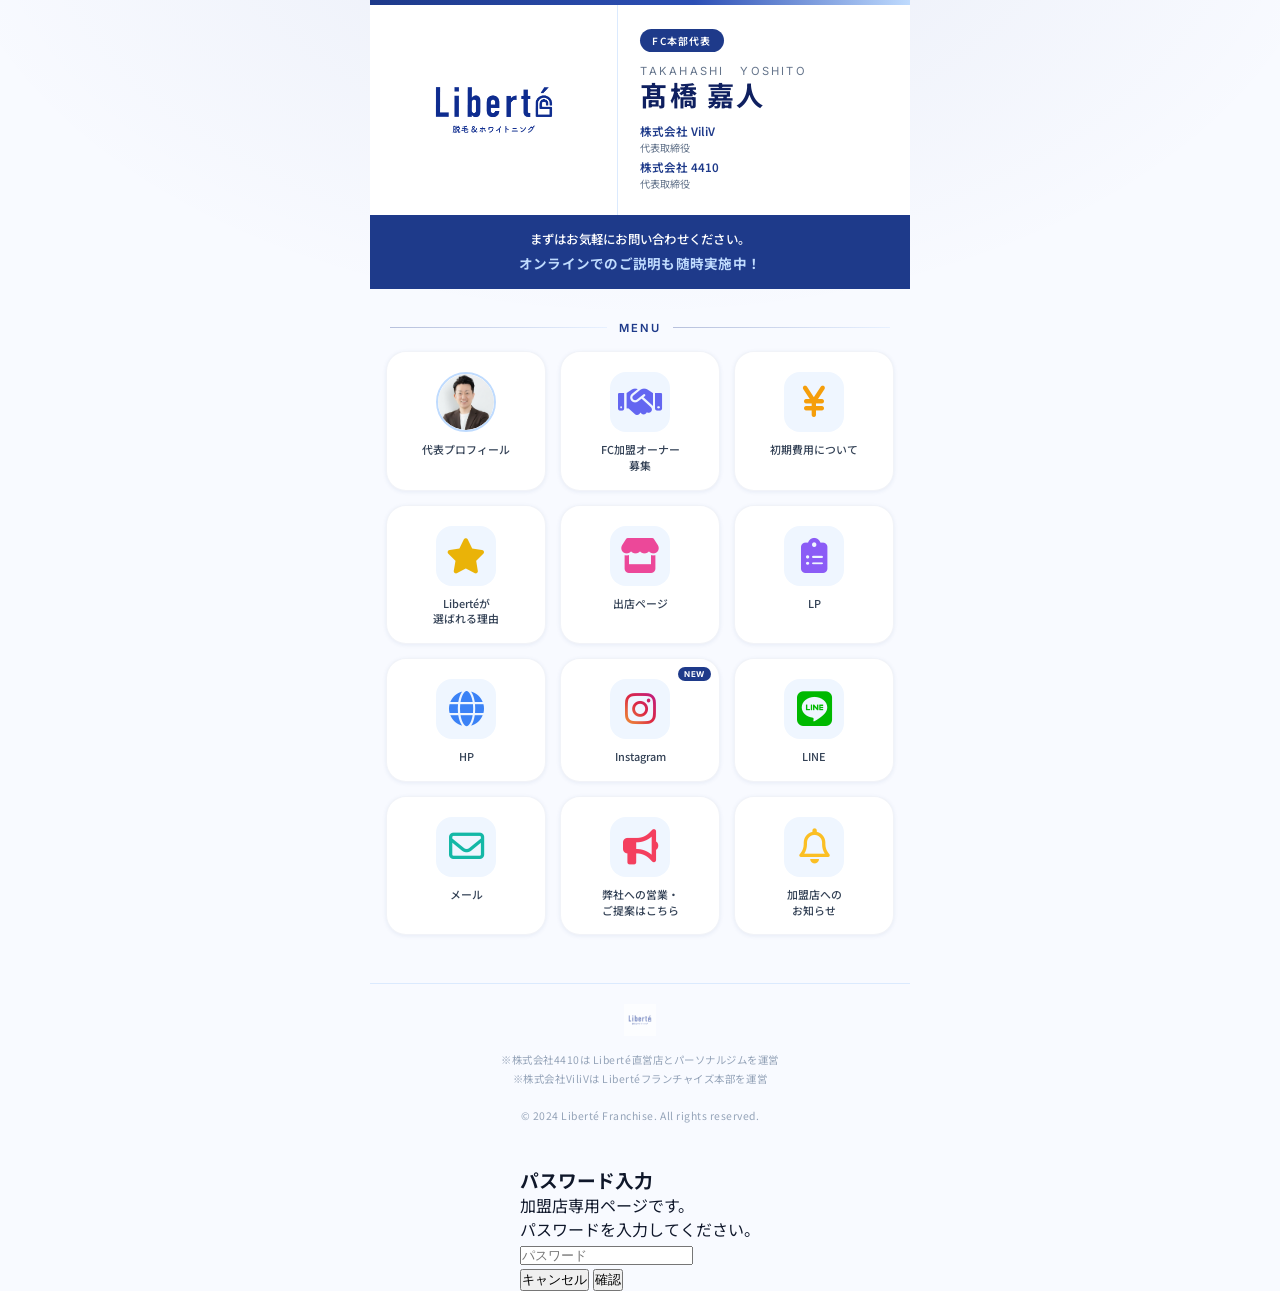
==== commit 65cb24b8: "Fix logo image file extension from PNG to png" ====
--- a/index.html
+++ b/index.html
@@ -19,7 +19,7 @@
 
       <!-- Logo (replacing photo position) -->
       <div class="hero-photo-wrap hero-logo-wrap" id="photo-wrap">
-        <img src="images/logo.PNG" alt="Liberté ロゴ" />
+        <img src="images/logo.png" alt="Liberté ロゴ" />
       </div>
 
       <!-- Info panel -->
